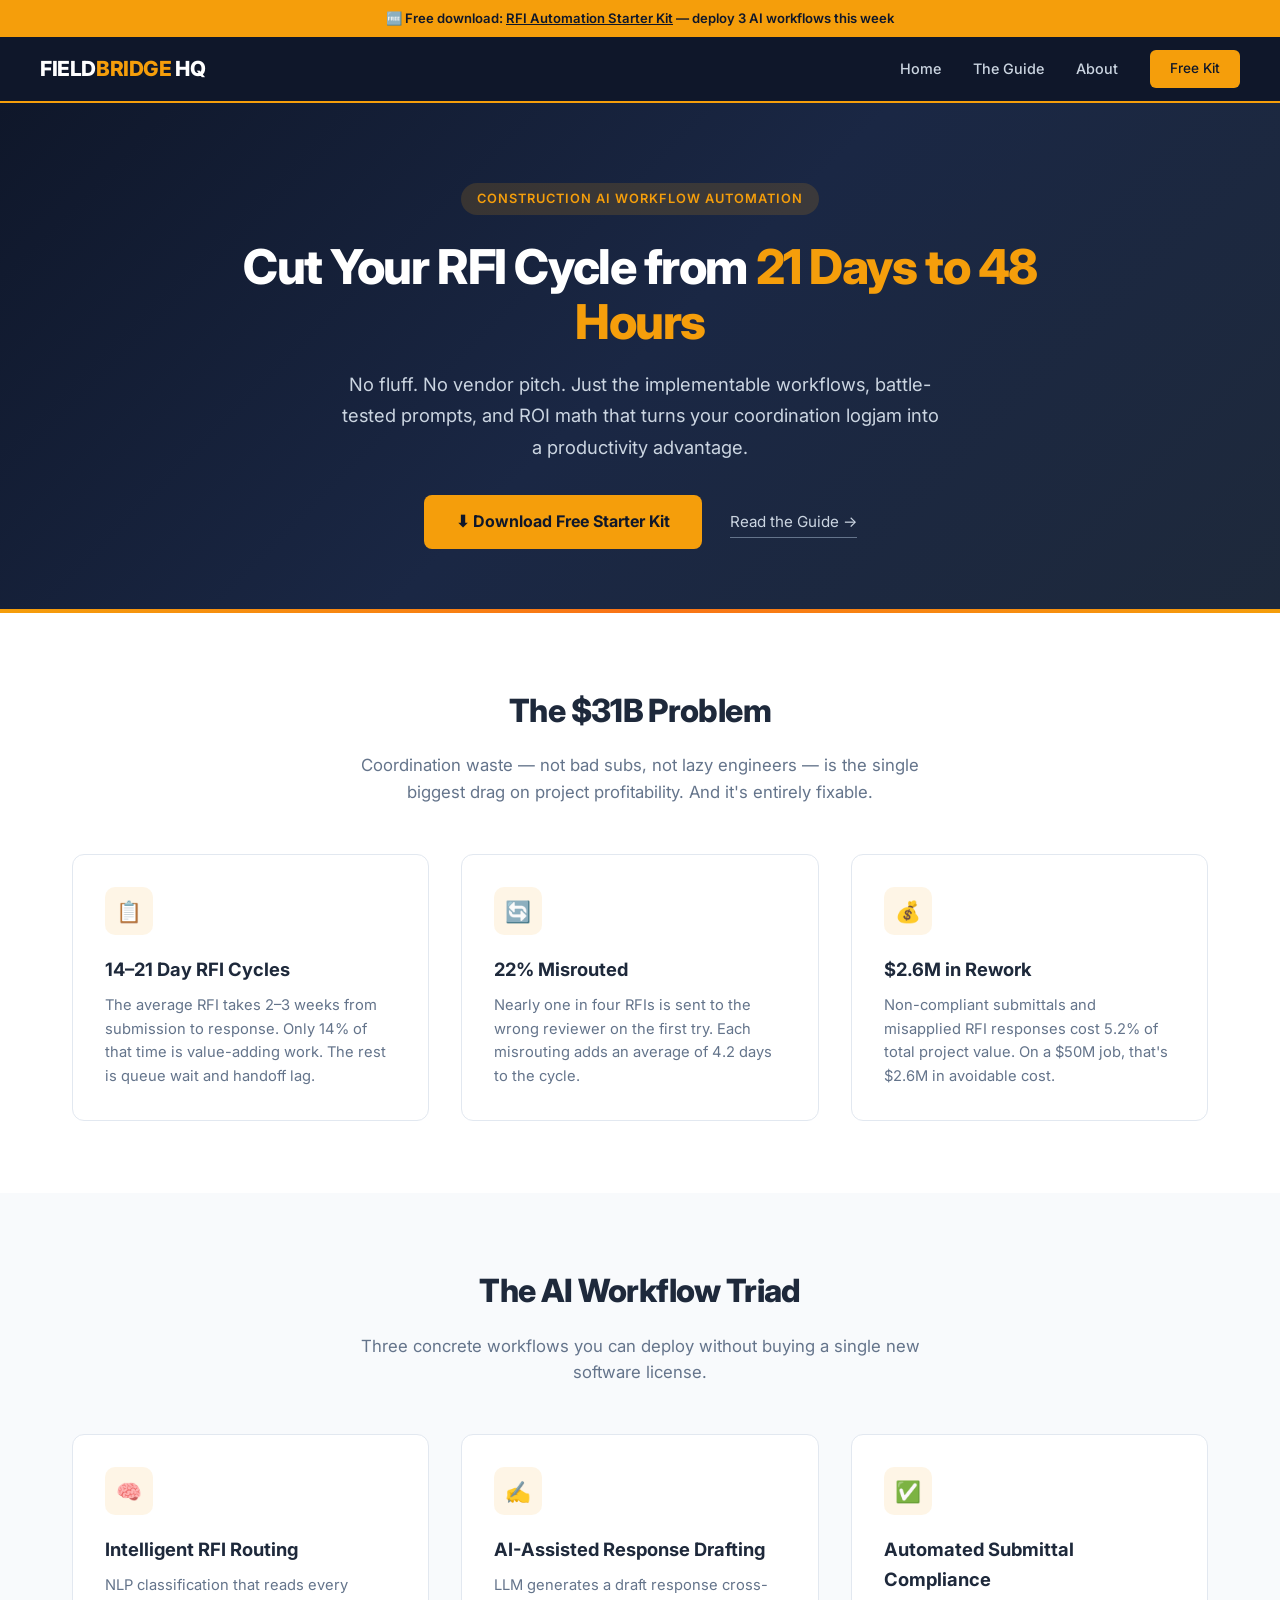
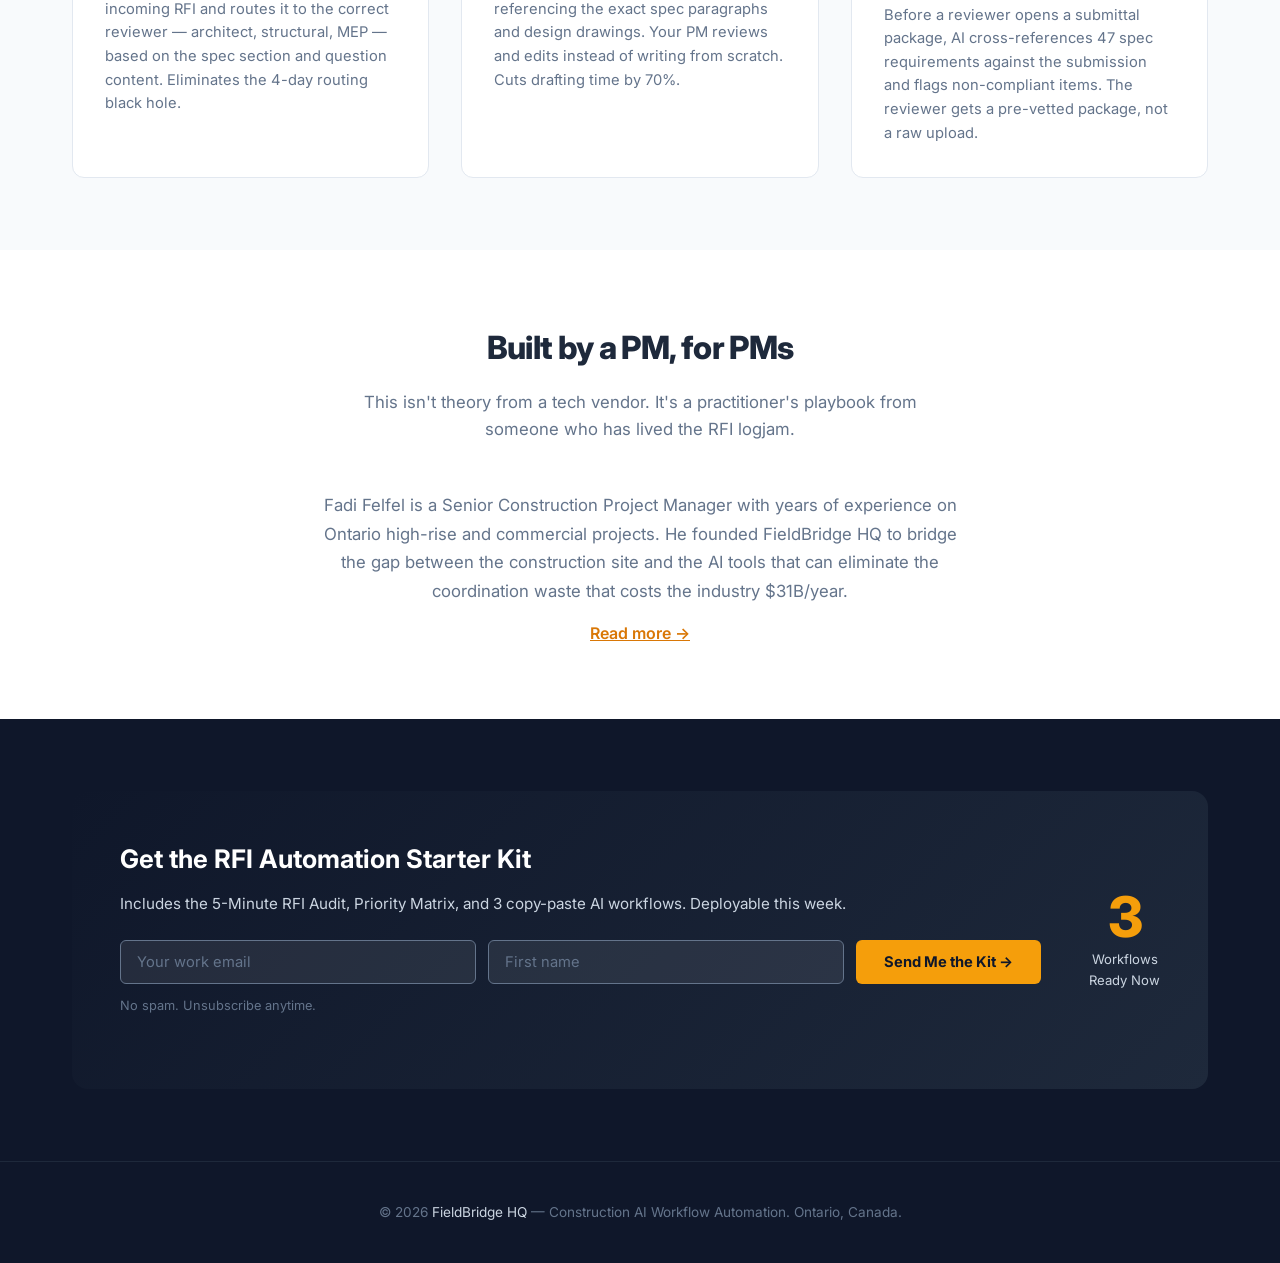
==== index.html @ 86c3881d "Initial site: FieldBridge HQ — Construction AI Workflow Automation" ====
<!DOCTYPE html>
<html lang="en">
<head>
<meta charset="UTF-8">
<meta name="viewport" content="width=device-width, initial-scale=1.0">
<title>FieldBridge HQ — Construction AI Workflow Automation</title>
<meta name="description" content="Cut RFI cycles from 21 days to 48 hours. Practical AI workflows for construction project managers. Free starter kit.">
<link rel="preconnect" href="https://fonts.googleapis.com">
<link href="https://fonts.googleapis.com/css2?family=Inter:wght@400;500;600;700;800&display=swap" rel="stylesheet">
<link rel="stylesheet" href="/assets/css/style.css">
</head>
<body>

<div class="announcement">
  🆓 Free download: <a href="/starter-kit/">RFI Automation Starter Kit</a> — deploy 3 AI workflows this week
</div>

<nav>
  <div class="nav-inner">
    <a href="/" class="nav-logo">FIELD<span>BRIDGE</span> HQ</a>
    <div class="nav-links">
      <a href="/">Home</a>
      <a href="/guide/">The Guide</a>
      <a href="/about/">About</a>
      <a href="/starter-kit/" class="nav-cta">Free Kit</a>
    </div>
  </div>
</nav>

<section class="hero">
  <div class="hero-inner">
    <div class="hero-badge">Construction AI Workflow Automation</div>
    <h1>Cut Your RFI Cycle from <span>21 Days to 48 Hours</span></h1>
    <p>No fluff. No vendor pitch. Just the implementable workflows, battle-tested prompts, and ROI math that turns your coordination logjam into a productivity advantage.</p>
    <a href="/starter-kit/" class="hero-cta">⬇ Download Free Starter Kit</a>
    <a href="/guide/" class="hero-secondary">Read the Guide →</a>
  </div>
</section>

<section class="section">
  <div class="container">
    <h2 class="section-title">The $31B Problem</h2>
    <p class="section-subtitle">Coordination waste — not bad subs, not lazy engineers — is the single biggest drag on project profitability. And it's entirely fixable.</p>
    <div class="grid-3">
      <div class="card">
        <div class="card-icon">📋</div>
        <h3>14–21 Day RFI Cycles</h3>
        <p>The average RFI takes 2–3 weeks from submission to response. Only 14% of that time is value-adding work. The rest is queue wait and handoff lag.</p>
      </div>
      <div class="card">
        <div class="card-icon">🔄</div>
        <h3>22% Misrouted</h3>
        <p>Nearly one in four RFIs is sent to the wrong reviewer on the first try. Each misrouting adds an average of 4.2 days to the cycle.</p>
      </div>
      <div class="card">
        <div class="card-icon">💰</div>
        <h3>$2.6M in Rework</h3>
        <p>Non-compliant submittals and misapplied RFI responses cost 5.2% of total project value. On a $50M job, that's $2.6M in avoidable cost.</p>
      </div>
    </div>
  </div>
</section>

<section class="section section-light">
  <div class="container">
    <h2 class="section-title">The AI Workflow Triad</h2>
    <p class="section-subtitle">Three concrete workflows you can deploy without buying a single new software license.</p>
    <div class="grid-3">
      <div class="card">
        <div class="card-icon">🧠</div>
        <h3>Intelligent RFI Routing</h3>
        <p>NLP classification that reads every incoming RFI and routes it to the correct reviewer — architect, structural, MEP — based on the spec section and question content. Eliminates the 4-day routing black hole.</p>
      </div>
      <div class="card">
        <div class="card-icon">✍️</div>
        <h3>AI-Assisted Response Drafting</h3>
        <p>LLM generates a draft response cross-referencing the exact spec paragraphs and design drawings. Your PM reviews and edits instead of writing from scratch. Cuts drafting time by 70%.</p>
      </div>
      <div class="card">
        <div class="card-icon">✅</div>
        <h3>Automated Submittal Compliance</h3>
        <p>Before a reviewer opens a submittal package, AI cross-references 47 spec requirements against the submission and flags non-compliant items. The reviewer gets a pre-vetted package, not a raw upload.</p>
      </div>
    </div>
  </div>
</section>

<section class="section">
  <div class="container">
    <h2 class="section-title">Built by a PM, for PMs</h2>
    <p class="section-subtitle">This isn't theory from a tech vendor. It's a practitioner's playbook from someone who has lived the RFI logjam.</p>
    <div style="max-width: 640px; margin: 0 auto; text-align: center;">
      <p style="color: var(--gray-500); font-size: 1.05rem; line-height: 1.7;">
        Fadi Felfel is a Senior Construction Project Manager with years of experience on Ontario high-rise and commercial projects. 
        He founded FieldBridge HQ to bridge the gap between the construction site and the AI tools that can eliminate 
        the coordination waste that costs the industry $31B/year.
      </p>
      <a href="/about/" style="display: inline-block; margin-top: 1rem; color: var(--accent-hover); font-weight: 600;">Read more →</a>
    </div>
  </div>
</section>

<section class="section section-dark">
  <div class="container">
    <div class="offer-box" style="margin: 0;">
      <div class="offer-content">
        <h2>Get the RFI Automation Starter Kit</h2>
        <p>Includes the 5-Minute RFI Audit, Priority Matrix, and 3 copy-paste AI workflows. Deployable this week.</p>
        <form class="offer-form" action="https://docs.google.com/forms/d/e/YOUR_FORM_ID/formResponse" method="POST" target="_blank">
          <input type="email" name="entry.EMAIL_FIELD_ID" placeholder="Your work email" required>
          <input type="text" name="entry.NAME_FIELD_ID" placeholder="First name" required>
          <button type="submit">Send Me the Kit →</button>
        </form>
        <p style="color: var(--gray-500); font-size: 0.8rem; margin-top: 0.75rem;">No spam. Unsubscribe anytime.</p>
      </div>
      <div class="offer-visual">
        <div class="big-num">3</div>
        <div class="label">Workflows<br>Ready Now</div>
      </div>
    </div>
  </div>
</section>

<footer>
  <p>© 2026 <a href="/">FieldBridge HQ</a> — Construction AI Workflow Automation. Ontario, Canada.</p>
</footer>

</body>
</html>
---- assets/css/style.css ----
/* ===== FIELDBRIDGE HQ — Brand Styles ===== */
*, *::before, *::after { box-sizing: border-box; margin: 0; padding: 0; }

:root {
  --navy: #0f172a;
  --navy-light: #1e293b;
  --accent: #f59e0b;
  --accent-hover: #d97706;
  --gray-50: #f8fafc;
  --gray-100: #f1f5f9;
  --gray-200: #e2e8f0;
  --gray-300: #cbd5e1;
  --gray-500: #64748b;
  --gray-700: #334155;
  --gray-900: #1e293b;
  --white: #ffffff;
  --font: 'Inter', -apple-system, BlinkMacSystemFont, 'Segoe UI', Roboto, sans-serif;
  --font-mono: 'JetBrains Mono', 'Fira Code', monospace;
}

html { scroll-behavior: smooth; }
body {
  font-family: var(--font);
  color: var(--gray-900);
  background: var(--white);
  line-height: 1.6;
  -webkit-font-smoothing: antialiased;
}

/* ===== NAV ===== */
nav {
  background: var(--navy);
  padding: 0 2rem;
  position: sticky;
  top: 0;
  z-index: 100;
  border-bottom: 2px solid var(--accent);
}
.nav-inner {
  max-width: 1200px;
  margin: 0 auto;
  display: flex;
  align-items: center;
  justify-content: space-between;
  height: 64px;
}
.nav-logo {
  color: var(--white);
  font-weight: 800;
  font-size: 1.3rem;
  text-decoration: none;
  letter-spacing: -0.02em;
}
.nav-logo span { color: var(--accent); }
.nav-links { display: flex; gap: 2rem; align-items: center; }
.nav-links a {
  color: var(--gray-300);
  text-decoration: none;
  font-size: 0.9rem;
  font-weight: 500;
  transition: color 0.2s;
}
.nav-links a:hover { color: var(--white); }
.nav-cta {
  background: var(--accent);
  color: var(--navy) !important;
  padding: 0.5rem 1.25rem;
  border-radius: 6px;
  font-weight: 600;
  font-size: 0.85rem !important;
}
.nav-cta:hover { background: var(--accent-hover) !important; }

/* ===== HERO ===== */
.hero {
  background: linear-gradient(135deg, var(--navy) 0%, #1a2744 50%, var(--navy-light) 100%);
  color: var(--white);
  padding: 5rem 2rem 4rem;
  text-align: center;
  position: relative;
  overflow: hidden;
}
.hero::after {
  content: '';
  position: absolute;
  bottom: 0;
  left: 0;
  right: 0;
  height: 4px;
  background: linear-gradient(90deg, var(--accent), #f97316, var(--accent));
}
.hero-inner { max-width: 800px; margin: 0 auto; }
.hero-badge {
  display: inline-block;
  background: rgba(245, 158, 11, 0.15);
  color: var(--accent);
  font-size: 0.8rem;
  font-weight: 600;
  padding: 0.35rem 1rem;
  border-radius: 100px;
  margin-bottom: 1.5rem;
  text-transform: uppercase;
  letter-spacing: 0.08em;
}
.hero h1 {
  font-size: 3rem;
  font-weight: 800;
  line-height: 1.15;
  letter-spacing: -0.03em;
  margin-bottom: 1.25rem;
}
.hero h1 span { color: var(--accent); }
.hero p {
  font-size: 1.15rem;
  color: var(--gray-300);
  max-width: 600px;
  margin: 0 auto 2rem;
  line-height: 1.7;
}
.hero-cta {
  display: inline-flex;
  align-items: center;
  gap: 0.75rem;
  background: var(--accent);
  color: var(--navy);
  font-weight: 700;
  font-size: 1rem;
  padding: 0.9rem 2rem;
  border-radius: 8px;
  text-decoration: none;
  transition: all 0.2s;
}
.hero-cta:hover { background: var(--accent-hover); transform: translateY(-1px); }
.hero-secondary {
  display: inline-block;
  color: var(--gray-300);
  text-decoration: none;
  margin-left: 1.5rem;
  font-size: 0.95rem;
  border-bottom: 1px solid var(--gray-500);
  padding-bottom: 2px;
}
.hero-secondary:hover { color: var(--white); }

/* ===== CONTAINER ===== */
.container { max-width: 1200px; margin: 0 auto; padding: 0 2rem; }

/* ===== SECTIONS ===== */
.section { padding: 4.5rem 0; }
.section-title {
  font-size: 2rem;
  font-weight: 800;
  letter-spacing: -0.02em;
  margin-bottom: 1rem;
  text-align: center;
}
.section-subtitle {
  color: var(--gray-500);
  text-align: center;
  max-width: 600px;
  margin: 0 auto 3rem;
  font-size: 1.05rem;
}

.section-light { background: var(--gray-50); }
.section-dark { background: var(--navy); color: var(--white); }
.section-dark .section-subtitle { color: var(--gray-300); }

/* ===== GRID ===== */
.grid-3 {
  display: grid;
  grid-template-columns: repeat(3, 1fr);
  gap: 2rem;
}
.card {
  background: var(--white);
  border: 1px solid var(--gray-200);
  border-radius: 12px;
  padding: 2rem;
  transition: all 0.2s;
}
.card:hover { border-color: var(--accent); box-shadow: 0 4px 24px rgba(0,0,0,0.06); }
.card-icon {
  width: 48px;
  height: 48px;
  background: rgba(245, 158, 11, 0.1);
  border-radius: 10px;
  display: flex;
  align-items: center;
  justify-content: center;
  font-size: 1.3rem;
  margin-bottom: 1.25rem;
}
.card h3 { font-size: 1.15rem; font-weight: 700; margin-bottom: 0.6rem; }
.card p { color: var(--gray-500); font-size: 0.92rem; line-height: 1.6; }

/* ===== OFFER SECTION (lead magnet) ===== */
.offer-box {
  background: linear-gradient(135deg, var(--navy), var(--navy-light));
  border-radius: 16px;
  padding: 3rem;
  display: flex;
  align-items: center;
  gap: 3rem;
  margin-top: 1rem;
}
.offer-content { flex: 1; }
.offer-content h2 { color: var(--white); font-size: 1.6rem; margin-bottom: 0.75rem; }
.offer-content p { color: var(--gray-300); font-size: 0.95rem; margin-bottom: 1.5rem; }
.offer-form { display: flex; gap: 0.75rem; flex-wrap: wrap; }
.offer-form input {
  flex: 1;
  min-width: 200px;
  padding: 0.75rem 1rem;
  border: 1px solid var(--gray-500);
  border-radius: 6px;
  background: rgba(255,255,255,0.08);
  color: var(--white);
  font-size: 0.92rem;
  font-family: var(--font);
}
.offer-form input::placeholder { color: var(--gray-500); }
.offer-form button {
  background: var(--accent);
  color: var(--navy);
  font-weight: 700;
  padding: 0.75rem 1.75rem;
  border: none;
  border-radius: 6px;
  cursor: pointer;
  font-size: 0.92rem;
  font-family: var(--font);
  transition: background 0.2s;
}
.offer-form button:hover { background: var(--accent-hover); }
.offer-visual {
  flex-shrink: 0;
  text-align: center;
  color: var(--accent);
}
.offer-visual .big-num {
  font-size: 3.5rem;
  font-weight: 800;
  line-height: 1;
  letter-spacing: -0.03em;
}
.offer-visual .label { font-size: 0.82rem; color: var(--gray-300); margin-top: 0.25rem; }

/* ===== FOOTER ===== */
footer {
  background: var(--navy);
  color: var(--gray-500);
  padding: 2.5rem 2rem;
  text-align: center;
  font-size: 0.85rem;
  border-top: 1px solid var(--navy-light);
}
footer a { color: var(--gray-300); text-decoration: none; }
footer a:hover { color: var(--white); }

/* ===== GUIDE PAGE ===== */
.guide-hero {
  background: var(--navy);
  color: var(--white);
  padding: 3.5rem 2rem 3rem;
  text-align: center;
}
.guide-hero h1 { font-size: 2.4rem; font-weight: 800; letter-spacing: -0.02em; }
.guide-hero .meta { color: var(--gray-300); font-size: 0.9rem; margin-top: 0.75rem; }
.guide-body {
  max-width: 720px;
  margin: 0 auto;
  padding: 3rem 2rem 5rem;
  font-size: 1.05rem;
  line-height: 1.8;
}
.guide-body h2 {
  font-size: 1.6rem;
  font-weight: 700;
  margin: 2.5rem 0 1rem;
  padding-top: 1rem;
  border-top: 1px solid var(--gray-200);
}
.guide-body h3 { font-size: 1.2rem; font-weight: 700; margin: 1.5rem 0 0.75rem; }
.guide-body p { margin-bottom: 1rem; color: var(--gray-700); }
.guide-body strong { color: var(--navy); }
.guide-body ul, .guide-body ol { margin: 0 0 1.25rem 1.5rem; }
.guide-body li { margin-bottom: 0.5rem; }
.guide-body .cta-box {
  background: var(--gray-50);
  border: 2px solid var(--accent);
  border-radius: 12px;
  padding: 1.5rem 2rem;
  margin: 2rem 0;
  text-align: center;
}
.guide-body .cta-box p { margin-bottom: 0.75rem; font-weight: 600; }
.guide-body .cta-box a {
  display: inline-block;
  background: var(--accent);
  color: var(--navy);
  font-weight: 700;
  padding: 0.75rem 1.5rem;
  border-radius: 6px;
  text-decoration: none;
}
.guide-body .cta-box a:hover { background: var(--accent-hover); }

/* ===== ABOUT PAGE ===== */
.about-header {
  background: var(--gray-50);
  padding: 3rem 2rem;
  text-align: center;
  border-bottom: 1px solid var(--gray-200);
}
.about-body { max-width: 640px; margin: 0 auto; padding: 3rem 2rem; }
.about-body h2 { font-size: 1.3rem; font-weight: 700; margin: 2rem 0 0.75rem; }
.about-body p { margin-bottom: 1rem; color: var(--gray-700); }

/* ===== RESPONSIVE ===== */
@media (max-width: 768px) {
  .hero h1 { font-size: 2rem; }
  .grid-3 { grid-template-columns: 1fr; }
  .offer-box { flex-direction: column; text-align: center; padding: 2rem; }
  .offer-form { justify-content: center; }
  .nav-links { gap: 1rem; }
  .nav-links a:not(.nav-cta) { display: none; }
}

/* ===== ANNOUNCEMENT BAR ===== */
.announcement {
  background: var(--accent);
  color: var(--navy);
  text-align: center;
  padding: 0.5rem;
  font-size: 0.82rem;
  font-weight: 600;
}
.announcement a { color: var(--navy); text-decoration: underline; }
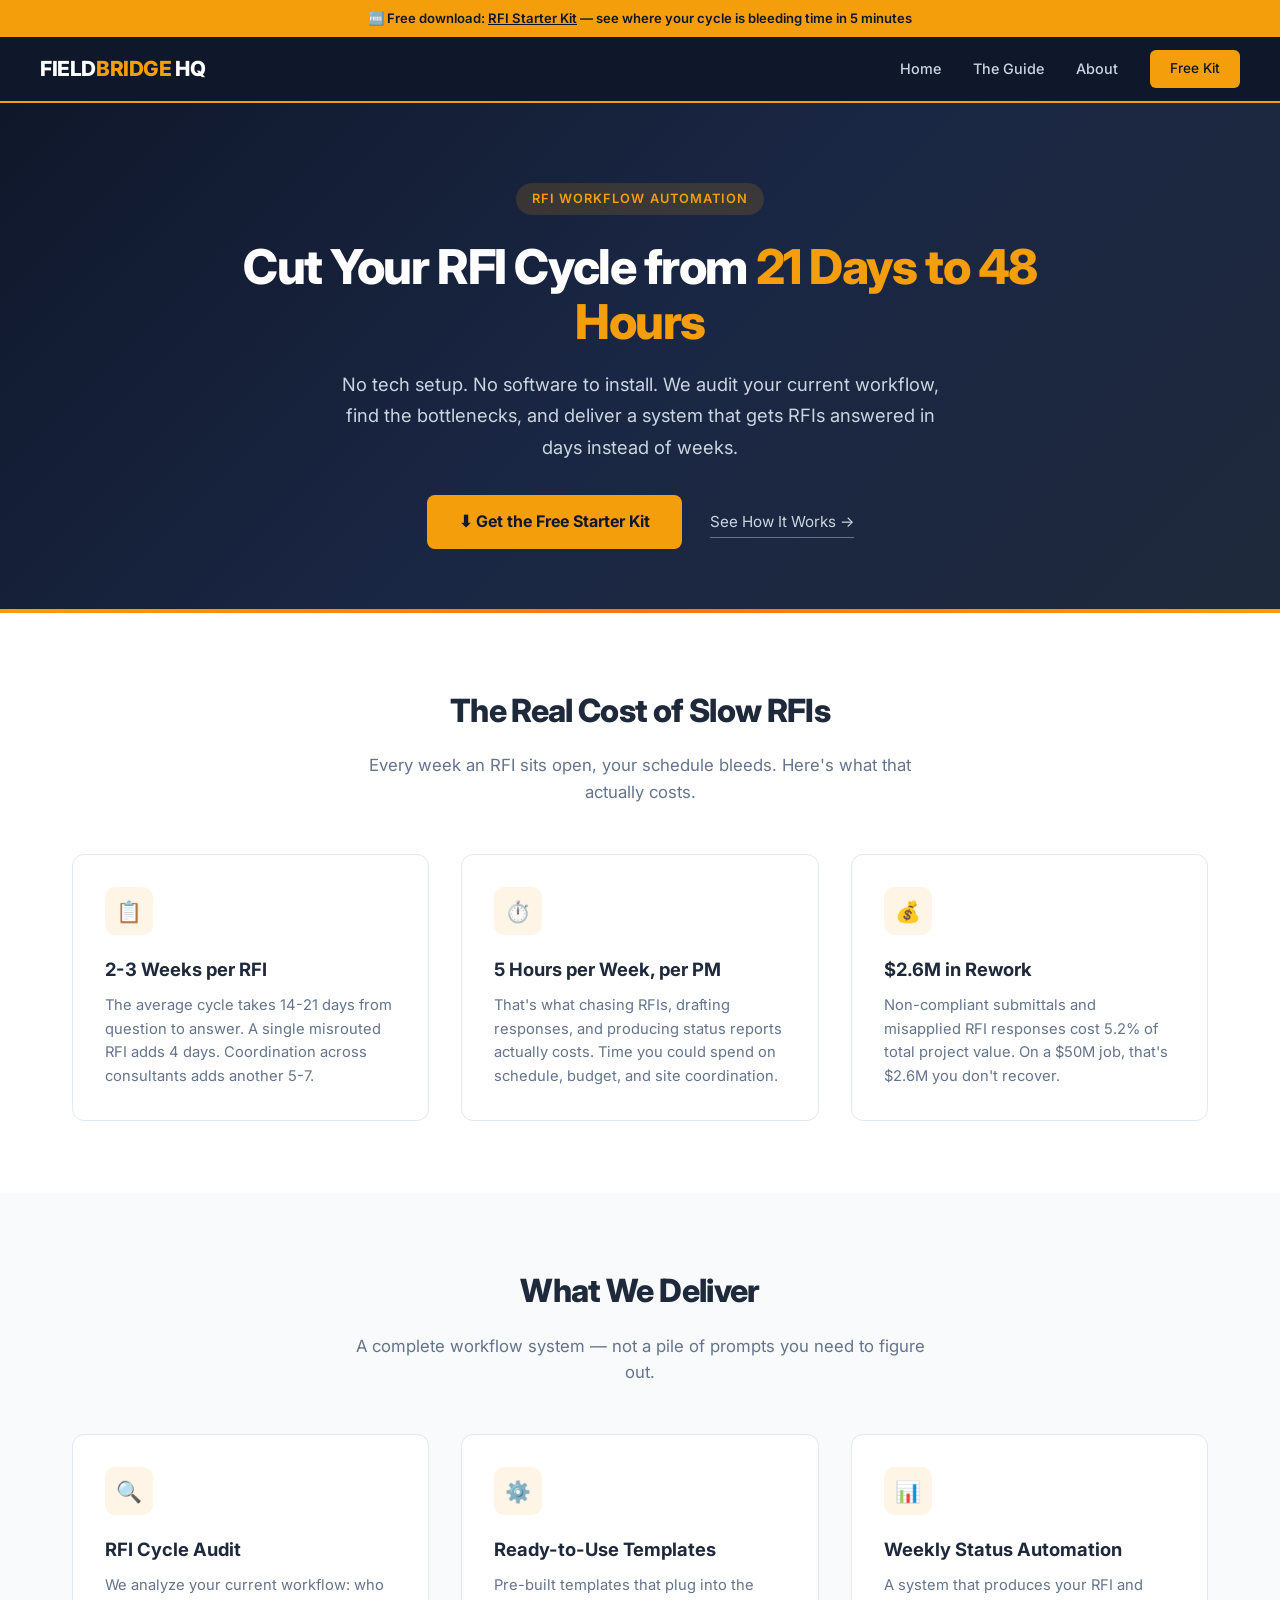
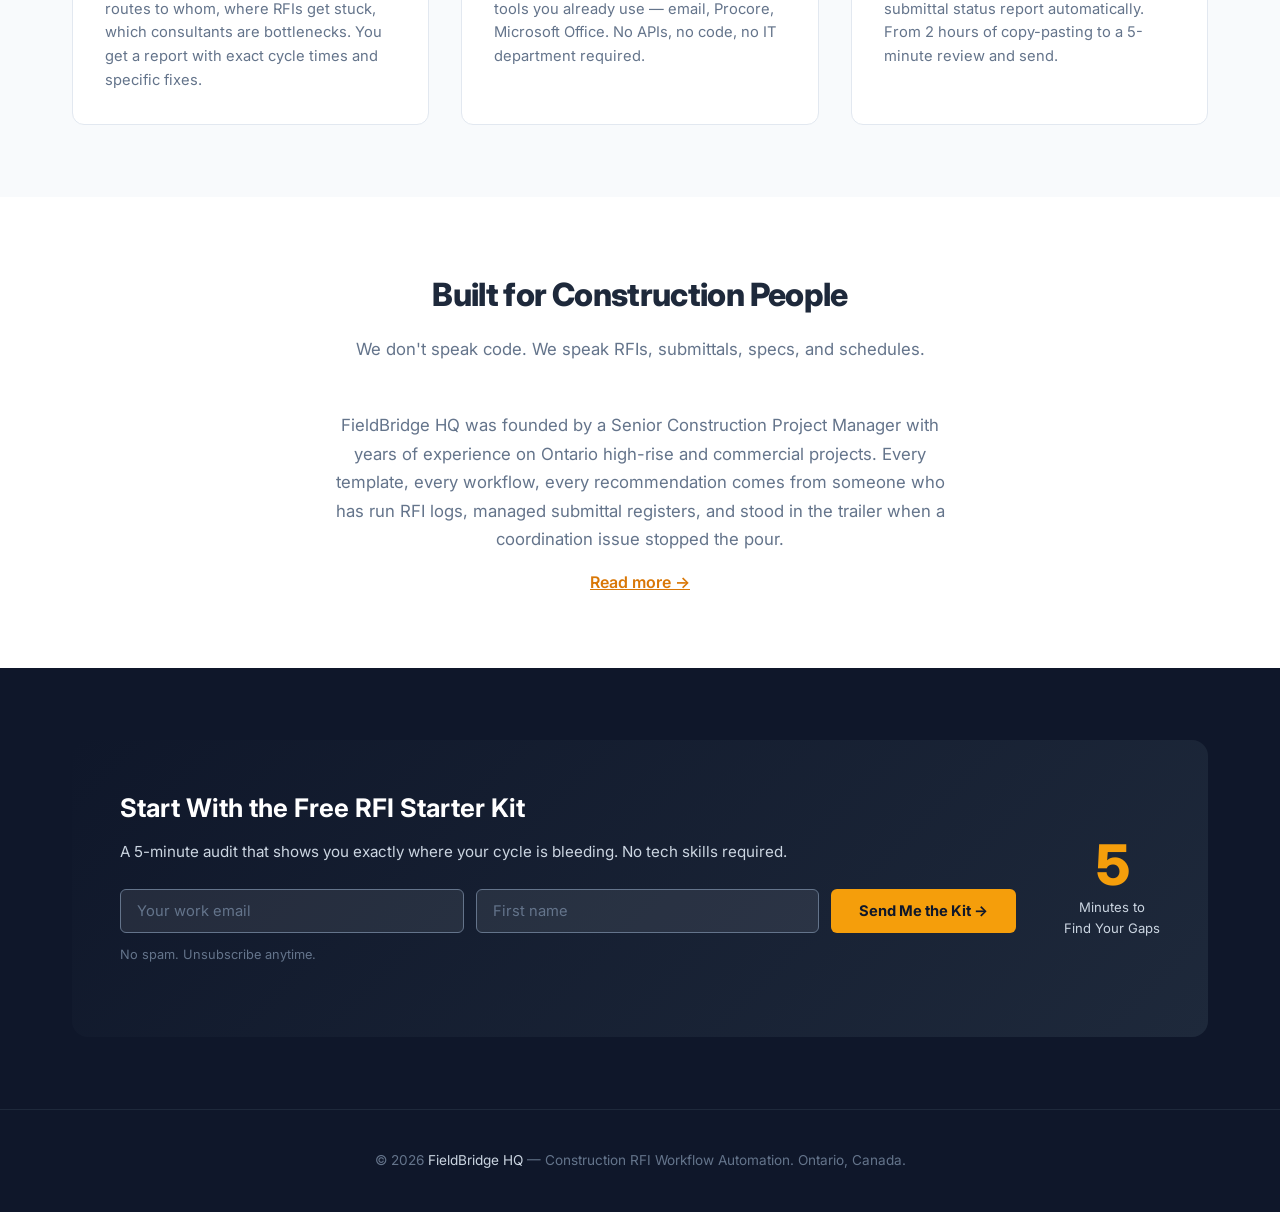
==== commit 1c8c8d7f: "Remove personal name, reframe tech jargon to plain construction language" ====
--- a/index.html
+++ b/index.html
@@ -3,8 +3,8 @@
 <head>
 <meta charset="UTF-8">
 <meta name="viewport" content="width=device-width, initial-scale=1.0">
-<title>FieldBridge HQ — Construction AI Workflow Automation</title>
-<meta name="description" content="Cut RFI cycles from 21 days to 48 hours. Practical AI workflows for construction project managers. Free starter kit.">
+<title>FieldBridge HQ — Construction RFI Workflow Automation</title>
+<meta name="description" content="Stop chasing RFIs. We audit your cycle, identify the bottlenecks, and deliver a ready-to-use workflow — no tech setup required.">
 <link rel="preconnect" href="https://fonts.googleapis.com">
 <link href="https://fonts.googleapis.com/css2?family=Inter:wght@400;500;600;700;800&display=swap" rel="stylesheet">
 <link rel="stylesheet" href="/assets/css/style.css">
@@ -12,7 +12,7 @@
 <body>
 
 <div class="announcement">
-  🆓 Free download: <a href="/starter-kit/">RFI Automation Starter Kit</a> — deploy 3 AI workflows this week
+  🆓 Free download: <a href="/starter-kit/">RFI Starter Kit</a> — see where your cycle is bleeding time in 5 minutes
 </div>
 
 <nav>
@@ -29,33 +29,33 @@
 
 <section class="hero">
   <div class="hero-inner">
-    <div class="hero-badge">Construction AI Workflow Automation</div>
+    <div class="hero-badge">RFI Workflow Automation</div>
     <h1>Cut Your RFI Cycle from <span>21 Days to 48 Hours</span></h1>
-    <p>No fluff. No vendor pitch. Just the implementable workflows, battle-tested prompts, and ROI math that turns your coordination logjam into a productivity advantage.</p>
-    <a href="/starter-kit/" class="hero-cta">⬇ Download Free Starter Kit</a>
-    <a href="/guide/" class="hero-secondary">Read the Guide →</a>
+    <p>No tech setup. No software to install. We audit your current workflow, find the bottlenecks, and deliver a system that gets RFIs answered in days instead of weeks.</p>
+    <a href="/starter-kit/" class="hero-cta">⬇ Get the Free Starter Kit</a>
+    <a href="/guide/" class="hero-secondary">See How It Works →</a>
   </div>
 </section>
 
 <section class="section">
   <div class="container">
-    <h2 class="section-title">The $31B Problem</h2>
-    <p class="section-subtitle">Coordination waste — not bad subs, not lazy engineers — is the single biggest drag on project profitability. And it's entirely fixable.</p>
+    <h2 class="section-title">The Real Cost of Slow RFIs</h2>
+    <p class="section-subtitle">Every week an RFI sits open, your schedule bleeds. Here's what that actually costs.</p>
     <div class="grid-3">
       <div class="card">
         <div class="card-icon">📋</div>
-        <h3>14–21 Day RFI Cycles</h3>
-        <p>The average RFI takes 2–3 weeks from submission to response. Only 14% of that time is value-adding work. The rest is queue wait and handoff lag.</p>
+        <h3>2-3 Weeks per RFI</h3>
+        <p>The average cycle takes 14-21 days from question to answer. A single misrouted RFI adds 4 days. Coordination across consultants adds another 5-7.</p>
       </div>
       <div class="card">
-        <div class="card-icon">🔄</div>
-        <h3>22% Misrouted</h3>
-        <p>Nearly one in four RFIs is sent to the wrong reviewer on the first try. Each misrouting adds an average of 4.2 days to the cycle.</p>
+        <div class="card-icon">⏱️</div>
+        <h3>5 Hours per Week, per PM</h3>
+        <p>That's what chasing RFIs, drafting responses, and producing status reports actually costs. Time you could spend on schedule, budget, and site coordination.</p>
       </div>
       <div class="card">
         <div class="card-icon">💰</div>
         <h3>$2.6M in Rework</h3>
-        <p>Non-compliant submittals and misapplied RFI responses cost 5.2% of total project value. On a $50M job, that's $2.6M in avoidable cost.</p>
+        <p>Non-compliant submittals and misapplied RFI responses cost 5.2% of total project value. On a $50M job, that's $2.6M you don't recover.</p>
       </div>
     </div>
   </div>
@@ -63,23 +63,23 @@
 
 <section class="section section-light">
   <div class="container">
-    <h2 class="section-title">The AI Workflow Triad</h2>
-    <p class="section-subtitle">Three concrete workflows you can deploy without buying a single new software license.</p>
+    <h2 class="section-title">What We Deliver</h2>
+    <p class="section-subtitle">A complete workflow system — not a pile of prompts you need to figure out.</p>
     <div class="grid-3">
       <div class="card">
-        <div class="card-icon">🧠</div>
-        <h3>Intelligent RFI Routing</h3>
-        <p>NLP classification that reads every incoming RFI and routes it to the correct reviewer — architect, structural, MEP — based on the spec section and question content. Eliminates the 4-day routing black hole.</p>
+        <div class="card-icon">🔍</div>
+        <h3>RFI Cycle Audit</h3>
+        <p>We analyze your current workflow: who routes to whom, where RFIs get stuck, which consultants are bottlenecks. You get a report with exact cycle times and specific fixes.</p>
       </div>
       <div class="card">
-        <div class="card-icon">✍️</div>
-        <h3>AI-Assisted Response Drafting</h3>
-        <p>LLM generates a draft response cross-referencing the exact spec paragraphs and design drawings. Your PM reviews and edits instead of writing from scratch. Cuts drafting time by 70%.</p>
+        <div class="card-icon">⚙️</div>
+        <h3>Ready-to-Use Templates</h3>
+        <p>Pre-built templates that plug into the tools you already use — email, Procore, Microsoft Office. No APIs, no code, no IT department required.</p>
       </div>
       <div class="card">
-        <div class="card-icon">✅</div>
-        <h3>Automated Submittal Compliance</h3>
-        <p>Before a reviewer opens a submittal package, AI cross-references 47 spec requirements against the submission and flags non-compliant items. The reviewer gets a pre-vetted package, not a raw upload.</p>
+        <div class="card-icon">📊</div>
+        <h3>Weekly Status Automation</h3>
+        <p>A system that produces your RFI and submittal status report automatically. From 2 hours of copy-pasting to a 5-minute review and send.</p>
       </div>
     </div>
   </div>
@@ -87,13 +87,13 @@
 
 <section class="section">
   <div class="container">
-    <h2 class="section-title">Built by a PM, for PMs</h2>
-    <p class="section-subtitle">This isn't theory from a tech vendor. It's a practitioner's playbook from someone who has lived the RFI logjam.</p>
+    <h2 class="section-title">Built for Construction People</h2>
+    <p class="section-subtitle">We don't speak code. We speak RFIs, submittals, specs, and schedules.</p>
     <div style="max-width: 640px; margin: 0 auto; text-align: center;">
       <p style="color: var(--gray-500); font-size: 1.05rem; line-height: 1.7;">
-        Fadi Felfel is a Senior Construction Project Manager with years of experience on Ontario high-rise and commercial projects. 
-        He founded FieldBridge HQ to bridge the gap between the construction site and the AI tools that can eliminate 
-        the coordination waste that costs the industry $31B/year.
+        FieldBridge HQ was founded by a Senior Construction Project Manager with years of experience on Ontario high-rise and commercial projects. 
+        Every template, every workflow, every recommendation comes from someone who has run RFI logs, managed submittal registers, 
+        and stood in the trailer when a coordination issue stopped the pour.
       </p>
       <a href="/about/" style="display: inline-block; margin-top: 1rem; color: var(--accent-hover); font-weight: 600;">Read more →</a>
     </div>
@@ -104,8 +104,8 @@
   <div class="container">
     <div class="offer-box" style="margin: 0;">
       <div class="offer-content">
-        <h2>Get the RFI Automation Starter Kit</h2>
-        <p>Includes the 5-Minute RFI Audit, Priority Matrix, and 3 copy-paste AI workflows. Deployable this week.</p>
+        <h2>Start With the Free RFI Starter Kit</h2>
+        <p>A 5-minute audit that shows you exactly where your cycle is bleeding. No tech skills required.</p>
         <form class="offer-form" action="https://docs.google.com/forms/d/e/YOUR_FORM_ID/formResponse" method="POST" target="_blank">
           <input type="email" name="entry.EMAIL_FIELD_ID" placeholder="Your work email" required>
           <input type="text" name="entry.NAME_FIELD_ID" placeholder="First name" required>
@@ -114,15 +114,15 @@
         <p style="color: var(--gray-500); font-size: 0.8rem; margin-top: 0.75rem;">No spam. Unsubscribe anytime.</p>
       </div>
       <div class="offer-visual">
-        <div class="big-num">3</div>
-        <div class="label">Workflows<br>Ready Now</div>
+        <div class="big-num">5</div>
+        <div class="label">Minutes to<br>Find Your Gaps</div>
       </div>
     </div>
   </div>
 </section>
 
 <footer>
-  <p>© 2026 <a href="/">FieldBridge HQ</a> — Construction AI Workflow Automation. Ontario, Canada.</p>
+  <p>© 2026 <a href="/">FieldBridge HQ</a> — Construction RFI Workflow Automation. Ontario, Canada.</p>
 </footer>
 
 </body>
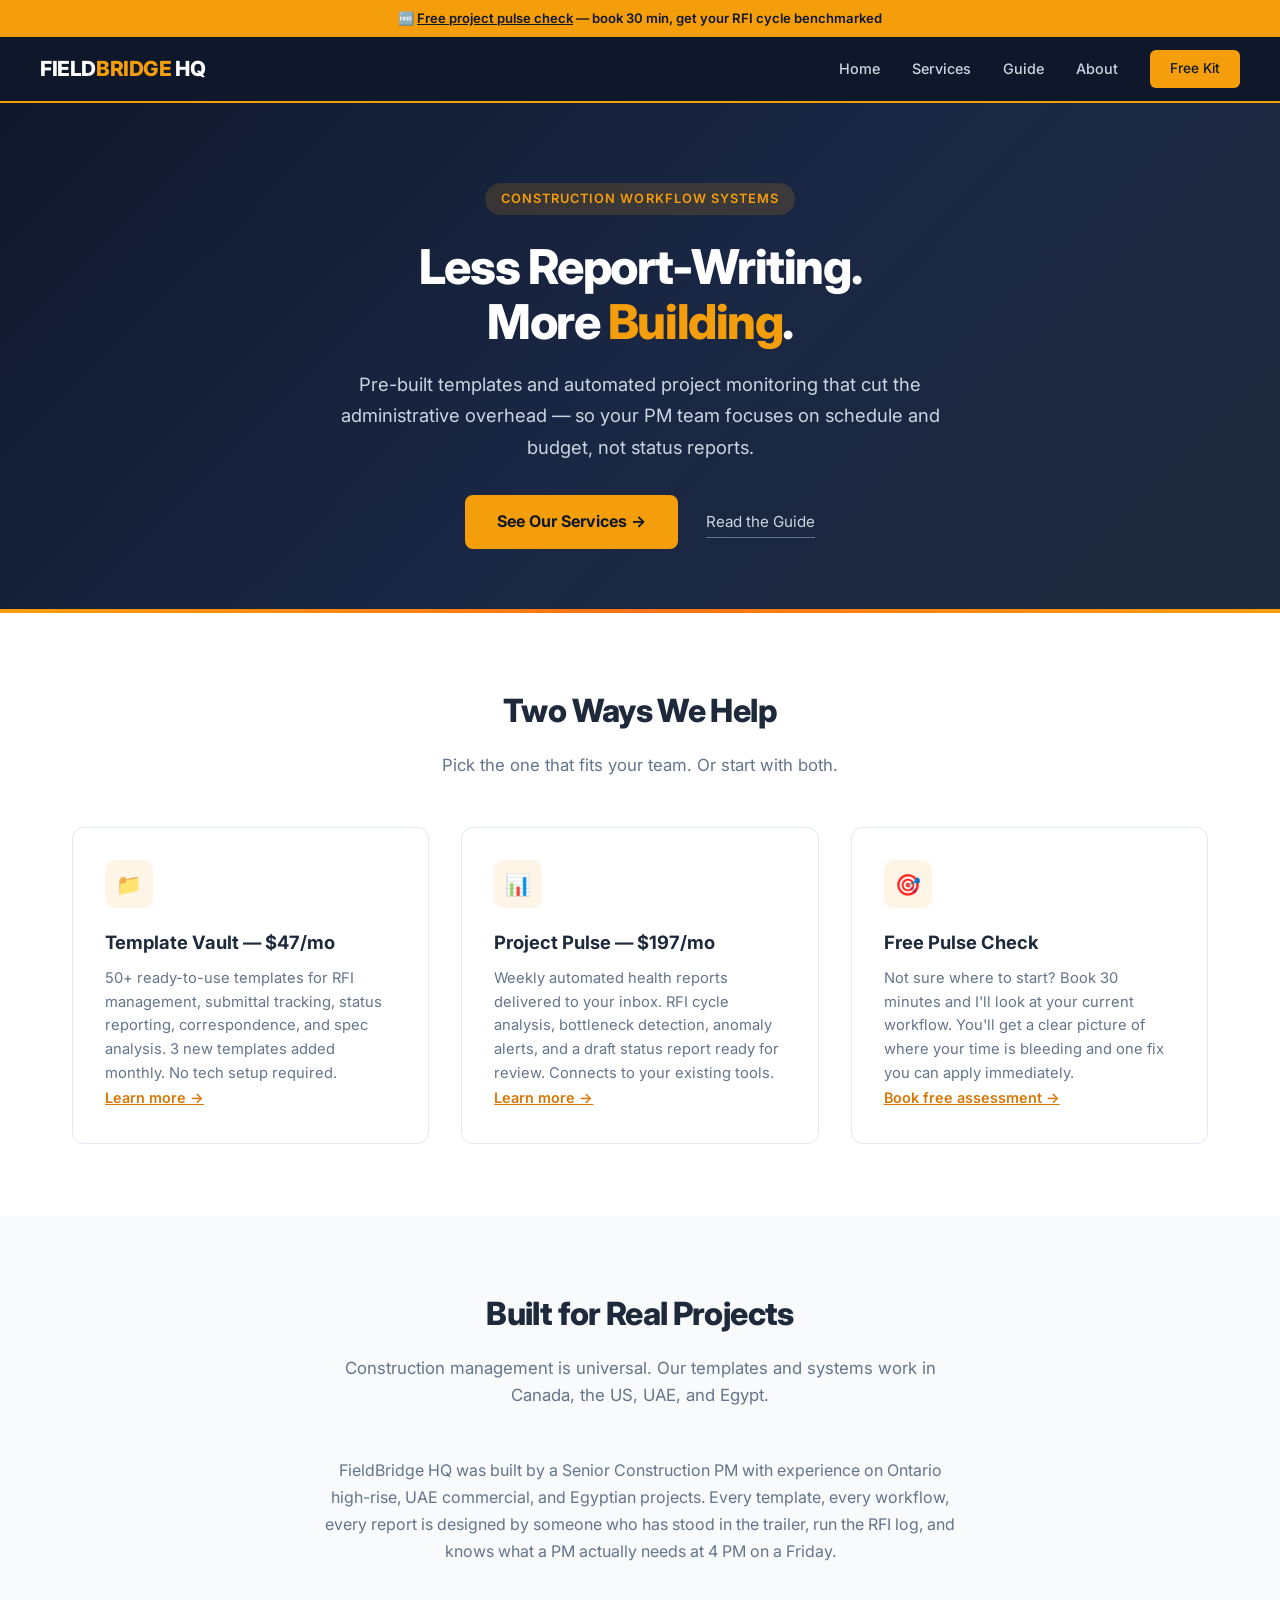
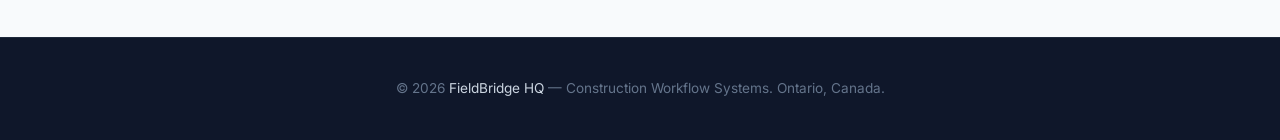
==== commit b30bf0f7: "Add Services page with pricing (7/mo Templates, 97/mo Pulse). Update nav, hero, about with multi-reg" ====
--- a/index.html
+++ b/index.html
@@ -3,8 +3,8 @@
 <head>
 <meta charset="UTF-8">
 <meta name="viewport" content="width=device-width, initial-scale=1.0">
-<title>FieldBridge HQ — Construction RFI Workflow Automation</title>
-<meta name="description" content="Stop chasing RFIs. We audit your cycle, identify the bottlenecks, and deliver a ready-to-use workflow — no tech setup required.">
+<title>FieldBridge HQ — Construction Workflow Systems</title>
+<meta name="description" content="Construction workflow templates and automated project monitoring. Built by a Senior PM. Runs without the overhead.">
 <link rel="preconnect" href="https://fonts.googleapis.com">
 <link href="https://fonts.googleapis.com/css2?family=Inter:wght@400;500;600;700;800&display=swap" rel="stylesheet">
 <link rel="stylesheet" href="/assets/css/style.css">
@@ -12,7 +12,7 @@
 <body>
 
 <div class="announcement">
-  🆓 Free download: <a href="/starter-kit/">RFI Starter Kit</a> — see where your cycle is bleeding time in 5 minutes
+  🆓 <a href="/services/">Free project pulse check</a> — book 30 min, get your RFI cycle benchmarked
 </div>
 
 <nav>
@@ -20,7 +20,8 @@
     <a href="/" class="nav-logo">FIELD<span>BRIDGE</span> HQ</a>
     <div class="nav-links">
       <a href="/">Home</a>
-      <a href="/guide/">The Guide</a>
+      <a href="/services/">Services</a>
+      <a href="/guide/">Guide</a>
       <a href="/about/">About</a>
       <a href="/starter-kit/" class="nav-cta">Free Kit</a>
     </div>
@@ -29,33 +30,36 @@
 
 <section class="hero">
   <div class="hero-inner">
-    <div class="hero-badge">RFI Workflow Automation</div>
-    <h1>Cut Your RFI Cycle from <span>21 Days to 48 Hours</span></h1>
-    <p>No tech setup. No software to install. We audit your current workflow, find the bottlenecks, and deliver a system that gets RFIs answered in days instead of weeks.</p>
-    <a href="/starter-kit/" class="hero-cta">⬇ Get the Free Starter Kit</a>
-    <a href="/guide/" class="hero-secondary">See How It Works →</a>
+    <div class="hero-badge">Construction Workflow Systems</div>
+    <h1>Less Report-Writing.<br>More <span>Building</span>.</h1>
+    <p>Pre-built templates and automated project monitoring that cut the administrative overhead — so your PM team focuses on schedule and budget, not status reports.</p>
+    <a href="/services/" class="hero-cta">See Our Services →</a>
+    <a href="/guide/" class="hero-secondary">Read the Guide</a>
   </div>
 </section>
 
 <section class="section">
   <div class="container">
-    <h2 class="section-title">The Real Cost of Slow RFIs</h2>
-    <p class="section-subtitle">Every week an RFI sits open, your schedule bleeds. Here's what that actually costs.</p>
+    <h2 class="section-title">Two Ways We Help</h2>
+    <p class="section-subtitle">Pick the one that fits your team. Or start with both.</p>
     <div class="grid-3">
       <div class="card">
-        <div class="card-icon">📋</div>
-        <h3>2-3 Weeks per RFI</h3>
-        <p>The average cycle takes 14-21 days from question to answer. A single misrouted RFI adds 4 days. Coordination across consultants adds another 5-7.</p>
+        <div class="card-icon">📁</div>
+        <h3>Template Vault — $47/mo</h3>
+        <p>50+ ready-to-use templates for RFI management, submittal tracking, status reporting, correspondence, and spec analysis. 3 new templates added monthly. No tech setup required.</p>
+        <a href="/services/" style="color: var(--accent-hover); font-weight: 600; font-size: 0.9rem;">Learn more →</a>
       </div>
       <div class="card">
-        <div class="card-icon">⏱️</div>
-        <h3>5 Hours per Week, per PM</h3>
-        <p>That's what chasing RFIs, drafting responses, and producing status reports actually costs. Time you could spend on schedule, budget, and site coordination.</p>
+        <div class="card-icon">📊</div>
+        <h3>Project Pulse — $197/mo</h3>
+        <p>Weekly automated health reports delivered to your inbox. RFI cycle analysis, bottleneck detection, anomaly alerts, and a draft status report ready for review. Connects to your existing tools.</p>
+        <a href="/services/" style="color: var(--accent-hover); font-weight: 600; font-size: 0.9rem;">Learn more →</a>
       </div>
       <div class="card">
-        <div class="card-icon">💰</div>
-        <h3>$2.6M in Rework</h3>
-        <p>Non-compliant submittals and misapplied RFI responses cost 5.2% of total project value. On a $50M job, that's $2.6M you don't recover.</p>
+        <div class="card-icon">🎯</div>
+        <h3>Free Pulse Check</h3>
+        <p>Not sure where to start? Book 30 minutes and I'll look at your current workflow. You'll get a clear picture of where your time is bleeding and one fix you can apply immediately.</p>
+        <a href="/starter-kit/" style="color: var(--accent-hover); font-weight: 600; font-size: 0.9rem;">Book free assessment →</a>
       </div>
     </div>
   </div>
@@ -63,66 +67,20 @@
 
 <section class="section section-light">
   <div class="container">
-    <h2 class="section-title">What We Deliver</h2>
-    <p class="section-subtitle">A complete workflow system — not a pile of prompts you need to figure out.</p>
-    <div class="grid-3">
-      <div class="card">
-        <div class="card-icon">🔍</div>
-        <h3>RFI Cycle Audit</h3>
-        <p>We analyze your current workflow: who routes to whom, where RFIs get stuck, which consultants are bottlenecks. You get a report with exact cycle times and specific fixes.</p>
-      </div>
-      <div class="card">
-        <div class="card-icon">⚙️</div>
-        <h3>Ready-to-Use Templates</h3>
-        <p>Pre-built templates that plug into the tools you already use — email, Procore, Microsoft Office. No APIs, no code, no IT department required.</p>
-      </div>
-      <div class="card">
-        <div class="card-icon">📊</div>
-        <h3>Weekly Status Automation</h3>
-        <p>A system that produces your RFI and submittal status report automatically. From 2 hours of copy-pasting to a 5-minute review and send.</p>
-      </div>
-    </div>
-  </div>
-</section>
-
-<section class="section">
-  <div class="container">
-    <h2 class="section-title">Built for Construction People</h2>
-    <p class="section-subtitle">We don't speak code. We speak RFIs, submittals, specs, and schedules.</p>
+    <h2 class="section-title">Built for Real Projects</h2>
+    <p class="section-subtitle">Construction management is universal. Our templates and systems work in Canada, the US, UAE, and Egypt.</p>
     <div style="max-width: 640px; margin: 0 auto; text-align: center;">
-      <p style="color: var(--gray-500); font-size: 1.05rem; line-height: 1.7;">
-        FieldBridge HQ was founded by a Senior Construction Project Manager with years of experience on Ontario high-rise and commercial projects. 
-        Every template, every workflow, every recommendation comes from someone who has run RFI logs, managed submittal registers, 
-        and stood in the trailer when a coordination issue stopped the pour.
+      <p style="color: var(--gray-500); font-size: 1rem; line-height: 1.7;">
+        FieldBridge HQ was built by a Senior Construction PM with experience on Ontario high-rise, UAE commercial, and Egyptian projects. 
+        Every template, every workflow, every report is designed by someone who has stood in the trailer, run the RFI log, 
+        and knows what a PM actually needs at 4 PM on a Friday.
       </p>
-      <a href="/about/" style="display: inline-block; margin-top: 1rem; color: var(--accent-hover); font-weight: 600;">Read more →</a>
-    </div>
-  </div>
-</section>
-
-<section class="section section-dark">
-  <div class="container">
-    <div class="offer-box" style="margin: 0;">
-      <div class="offer-content">
-        <h2>Start With the Free RFI Starter Kit</h2>
-        <p>A 5-minute audit that shows you exactly where your cycle is bleeding. No tech skills required.</p>
-        <form class="offer-form" action="https://docs.google.com/forms/d/e/YOUR_FORM_ID/formResponse" method="POST" target="_blank">
-          <input type="email" name="entry.EMAIL_FIELD_ID" placeholder="Your work email" required>
-          <input type="text" name="entry.NAME_FIELD_ID" placeholder="First name" required>
-          <button type="submit">Send Me the Kit →</button>
-        </form>
-        <p style="color: var(--gray-500); font-size: 0.8rem; margin-top: 0.75rem;">No spam. Unsubscribe anytime.</p>
-      </div>
-      <div class="offer-visual">
-        <div class="big-num">5</div>
-        <div class="label">Minutes to<br>Find Your Gaps</div>
-      </div>
     </div>
   </div>
 </section>
 
 <footer>
-  <p>© 2026 <a href="/">FieldBridge HQ</a> — Construction RFI Workflow Automation. Ontario, Canada.</p>
+  <p>© 2026 <a href="/">FieldBridge HQ</a> — Construction Workflow Systems. Ontario, Canada.</p>
 </footer>
 
 </body>
